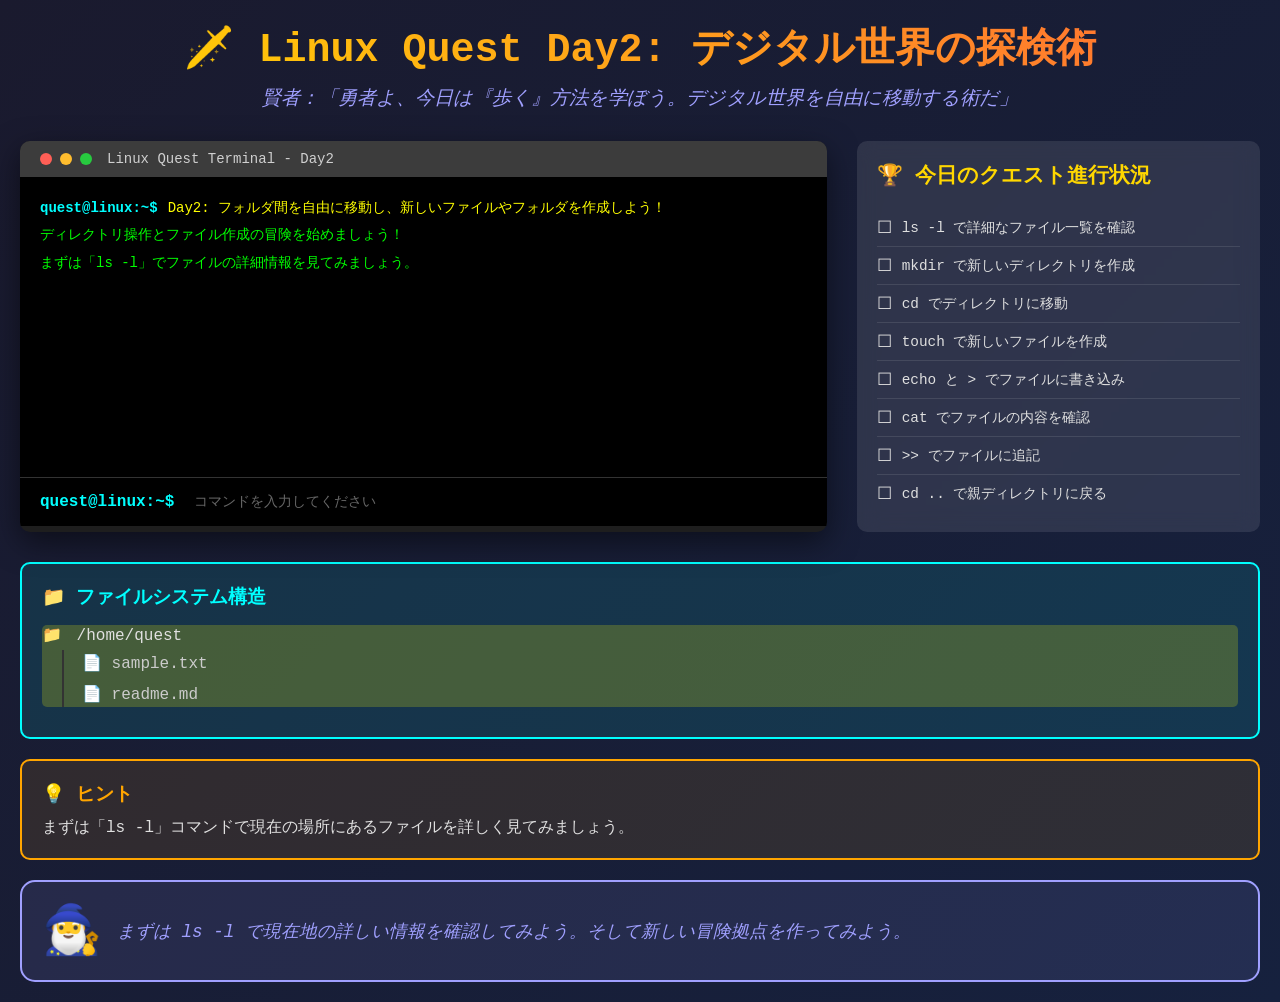
==== day2-minigame/index.html @ 445a66be "feat: Linux Quest - 稼げる武器を手に入れる7日間の冒険完成 完全なLinux学習プラットフォームを実装:  ## 🎯 主要機能 - オープニング画面とキャラクター設定 - 7日間の" ====
<!DOCTYPE html>
<html lang="ja">
<head>
    <meta charset="UTF-8">
    <meta name="viewport" content="width=device-width, initial-scale=1.0">
    <title>Linux Quest Day2 - デジタル世界の探検術</title>
    <link rel="stylesheet" href="style.css">
</head>
<body>
    <div class="container">
        <header class="quest-header">
            <h1>🗡️ Linux Quest Day2: デジタル世界の探検術</h1>
            <p class="sage-message">賢者：「勇者よ、今日は『歩く』方法を学ぼう。デジタル世界を自由に移動する術だ」</p>
        </header>

        <div class="game-area">
            <div class="terminal-container">
                <div class="terminal-header">
                    <div class="terminal-buttons">
                        <span class="btn red"></span>
                        <span class="btn yellow"></span>
                        <span class="btn green"></span>
                    </div>
                    <div class="terminal-title">Linux Quest Terminal - Day2</div>
                </div>
                
                <div class="terminal" id="terminal">
                    <div class="terminal-line">
                        <span class="prompt">quest@linux:~$</span>
                        <span class="welcome-text">Day2: フォルダ間を自由に移動し、新しいファイルやフォルダを作成しよう！</span>
                    </div>
                </div>

                <div class="command-input">
                    <span class="prompt" id="currentPrompt">quest@linux:~$</span>
                    <input type="text" id="commandInput" placeholder="コマンドを入力してください" autocomplete="off">
                </div>
            </div>

            <div class="quest-progress">
                <h3>🏆 今日のクエスト進行状況</h3>
                <div class="progress-list">
                    <div class="progress-item" id="task-ls-l">
                        <span class="checkbox">☐</span>
                        <span class="task-text">ls -l で詳細なファイル一覧を確認</span>
                    </div>
                    <div class="progress-item" id="task-mkdir">
                        <span class="checkbox">☐</span>
                        <span class="task-text">mkdir で新しいディレクトリを作成</span>
                    </div>
                    <div class="progress-item" id="task-cd">
                        <span class="checkbox">☐</span>
                        <span class="task-text">cd でディレクトリに移動</span>
                    </div>
                    <div class="progress-item" id="task-touch">
                        <span class="checkbox">☐</span>
                        <span class="task-text">touch で新しいファイルを作成</span>
                    </div>
                    <div class="progress-item" id="task-echo-redirect">
                        <span class="checkbox">☐</span>
                        <span class="task-text">echo と > でファイルに書き込み</span>
                    </div>
                    <div class="progress-item" id="task-cat">
                        <span class="checkbox">☐</span>
                        <span class="task-text">cat でファイルの内容を確認</span>
                    </div>
                    <div class="progress-item" id="task-append">
                        <span class="checkbox">☐</span>
                        <span class="task-text">>> でファイルに追記</span>
                    </div>
                    <div class="progress-item" id="task-cd-parent">
                        <span class="checkbox">☐</span>
                        <span class="task-text">cd .. で親ディレクトリに戻る</span>
                    </div>
                </div>
            </div>
        </div>

        <div class="filesystem-view">
            <h3>📁 ファイルシステム構造</h3>
            <div id="filesystemTree">
                <div class="directory-item" data-path="/home/quest">
                    <span class="folder-icon">📁</span> /home/quest
                    <div class="subdirectory" id="homeContents">
                        <div class="file-item">📄 sample.txt</div>
                        <div class="file-item">📄 readme.md</div>
                    </div>
                </div>
            </div>
        </div>

        <div class="hint-panel">
            <h3>💡 ヒント</h3>
            <div id="hintText">
                まずは「ls -l」コマンドで現在の場所にあるファイルを詳しく見てみましょう。
            </div>
        </div>

        <div class="sage-panel" id="sagePanel">
            <div class="sage-avatar">🧙‍♂️</div>
            <div class="sage-speech" id="sageMessage">
                まずは ls -l で現在地の詳しい情報を確認してみよう。そして新しい冒険拠点を作ってみよう。
            </div>
        </div>
    </div>

    <script src="script.js"></script>
</body>
</html>
---- day2-minigame/style.css ----
* {
    margin: 0;
    padding: 0;
    box-sizing: border-box;
}

body {
    font-family: 'Courier New', monospace;
    background: linear-gradient(135deg, #1a1a2e, #16213e);
    color: #e0e0e0;
    min-height: 100vh;
    overflow-x: hidden;
}

.container {
    max-width: 1400px;
    margin: 0 auto;
    padding: 20px;
}

.quest-header {
    text-align: center;
    margin-bottom: 30px;
    animation: fadeInDown 1s ease-out;
}

.quest-header h1 {
    font-size: 2.5em;
    background: linear-gradient(45deg, #ffd700, #ff6b35);
    -webkit-background-clip: text;
    -webkit-text-fill-color: transparent;
    background-clip: text;
    margin-bottom: 10px;
}

.sage-message {
    font-size: 1.2em;
    color: #a0a0ff;
    font-style: italic;
}

.game-area {
    display: grid;
    grid-template-columns: 2fr 1fr;
    gap: 30px;
    margin-bottom: 30px;
}

.terminal-container {
    background: #1e1e1e;
    border-radius: 10px;
    overflow: hidden;
    box-shadow: 0 10px 30px rgba(0, 0, 0, 0.5);
    animation: slideInLeft 1s ease-out;
}

.terminal-header {
    background: #3c3c3c;
    padding: 10px 20px;
    display: flex;
    align-items: center;
    gap: 15px;
}

.terminal-buttons {
    display: flex;
    gap: 8px;
}

.btn {
    width: 12px;
    height: 12px;
    border-radius: 50%;
}

.btn.red { background: #ff5f56; }
.btn.yellow { background: #ffbd2e; }
.btn.green { background: #27ca3f; }

.terminal-title {
    color: #d0d0d0;
    font-size: 14px;
}

.terminal {
    background: #000;
    color: #00ff00;
    padding: 20px;
    min-height: 300px;
    max-height: 400px;
    overflow-y: auto;
    font-family: 'Courier New', monospace;
    font-size: 14px;
    line-height: 1.6;
}

.terminal-line {
    margin-bottom: 5px;
    display: flex;
    flex-wrap: wrap;
}

.prompt {
    color: #00ffff;
    font-weight: bold;
    margin-right: 10px;
}

.welcome-text, .hint-text {
    color: #ffff00;
}

.output-text {
    color: #00ff00;
    margin-left: 20px;
}

.error-text {
    color: #ff4444;
    margin-left: 20px;
}

.file-listing {
    color: #ffffff;
    margin-left: 0;
    font-family: monospace;
}

.directory-name {
    color: #00ffff;
}

.file-name {
    color: #ffffff;
}

.permissions {
    color: #ffff00;
}

.command-input {
    background: #000;
    padding: 15px 20px;
    display: flex;
    align-items: center;
    border-top: 1px solid #333;
}

#commandInput {
    background: transparent;
    border: none;
    color: #00ff00;
    font-family: 'Courier New', monospace;
    font-size: 14px;
    flex: 1;
    outline: none;
    margin-left: 10px;
}

#commandInput::placeholder {
    color: #666;
}

.quest-progress {
    background: rgba(255, 255, 255, 0.1);
    border-radius: 10px;
    padding: 20px;
    backdrop-filter: blur(10px);
    animation: slideInRight 1s ease-out;
}

.quest-progress h3 {
    color: #ffd700;
    margin-bottom: 20px;
    font-size: 1.3em;
}

.progress-item {
    display: flex;
    align-items: center;
    padding: 8px 0;
    border-bottom: 1px solid rgba(255, 255, 255, 0.1);
    transition: all 0.3s ease;
    font-size: 0.9em;
}

.progress-item:last-child {
    border-bottom: none;
}

.progress-item.completed {
    color: #00ff00;
    animation: completeTask 0.5s ease-out;
}

.progress-item.completed .checkbox {
    color: #00ff00;
}

.checkbox {
    font-size: 1.2em;
    margin-right: 10px;
    transition: all 0.3s ease;
}

.filesystem-view {
    background: rgba(0, 255, 255, 0.1);
    border: 2px solid #00ffff;
    border-radius: 10px;
    padding: 20px;
    margin-bottom: 20px;
    animation: slideInUp 1s ease-out;
}

.filesystem-view h3 {
    color: #00ffff;
    margin-bottom: 15px;
}

.directory-item {
    margin-bottom: 10px;
}

.subdirectory {
    margin-left: 20px;
    border-left: 2px solid #333;
    padding-left: 15px;
}

.file-item {
    color: #cccccc;
    margin: 5px 0;
    padding: 3px;
}

.folder-icon {
    margin-right: 5px;
}

.current-directory {
    background: rgba(255, 255, 0, 0.2);
    border-radius: 5px;
}

.hint-panel {
    background: rgba(255, 165, 0, 0.1);
    border: 2px solid #ffa500;
    border-radius: 10px;
    padding: 20px;
    margin-bottom: 20px;
    animation: pulse 2s infinite;
}

.hint-panel h3 {
    color: #ffa500;
    margin-bottom: 10px;
}

.sage-panel {
    display: flex;
    background: rgba(160, 160, 255, 0.1);
    border: 2px solid #a0a0ff;
    border-radius: 15px;
    padding: 20px;
    align-items: center;
    gap: 15px;
    animation: fadeInUp 1s ease-out;
}

.sage-avatar {
    font-size: 3em;
    animation: float 3s ease-in-out infinite;
}

.sage-speech {
    flex: 1;
    font-size: 1.1em;
    color: #a0a0ff;
    font-style: italic;
}

@keyframes fadeInDown {
    from {
        opacity: 0;
        transform: translateY(-30px);
    }
    to {
        opacity: 1;
        transform: translateY(0);
    }
}

@keyframes slideInLeft {
    from {
        opacity: 0;
        transform: translateX(-50px);
    }
    to {
        opacity: 1;
        transform: translateX(0);
    }
}

@keyframes slideInRight {
    from {
        opacity: 0;
        transform: translateX(50px);
    }
    to {
        opacity: 1;
        transform: translateX(0);
    }
}

@keyframes slideInUp {
    from {
        opacity: 0;
        transform: translateY(30px);
    }
    to {
        opacity: 1;
        transform: translateY(0);
    }
}

@keyframes fadeInUp {
    from {
        opacity: 0;
        transform: translateY(30px);
    }
    to {
        opacity: 1;
        transform: translateY(0);
    }
}

@keyframes completeTask {
    0% { transform: scale(1); }
    50% { transform: scale(1.1); }
    100% { transform: scale(1); }
}

@keyframes pulse {
    0%, 100% { box-shadow: 0 0 5px rgba(255, 165, 0, 0.3); }
    50% { box-shadow: 0 0 20px rgba(255, 165, 0, 0.6); }
}

@keyframes float {
    0%, 100% { transform: translateY(0px); }
    50% { transform: translateY(-10px); }
}

@media (max-width: 1200px) {
    .game-area {
        grid-template-columns: 1fr;
    }
    
    .container {
        max-width: 100%;
    }
}

@media (max-width: 768px) {
    .quest-header h1 {
        font-size: 2em;
    }
    
    .sage-panel {
        flex-direction: column;
        text-align: center;
    }
}
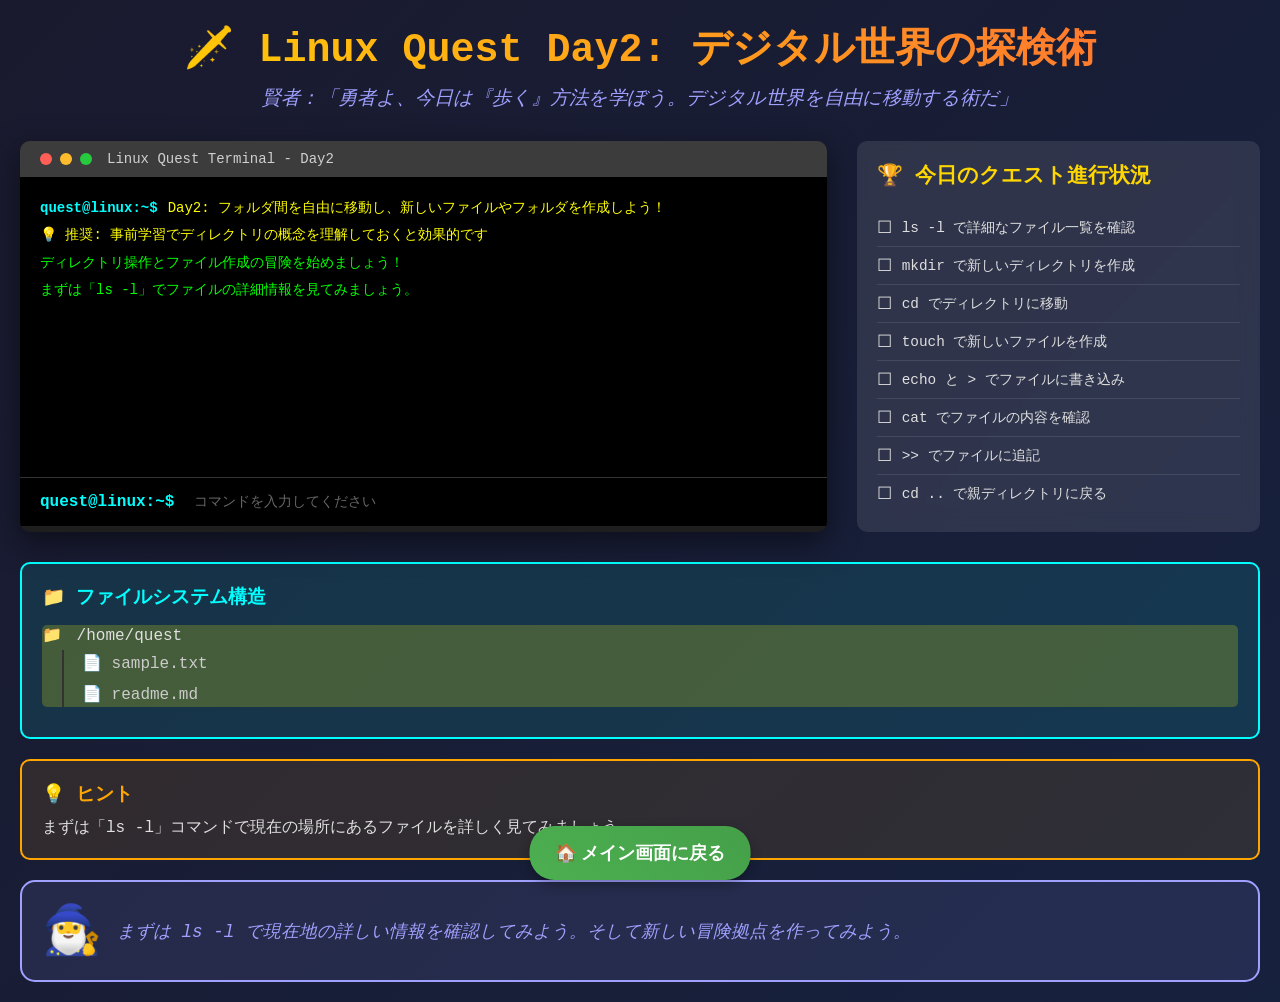
==== commit 9404879b: "feat: enhance navigation UX with unified bottom-center buttons - Move navigation buttons to bottom-c" ====
--- a/day2-minigame/index.html
+++ b/day2-minigame/index.html
@@ -102,6 +102,13 @@
                 まずは ls -l で現在地の詳しい情報を確認してみよう。そして新しい冒険拠点を作ってみよう。
             </div>
         </div>
+        
+        <!-- 固定ナビゲーションボタン -->
+        <div class="fixed-nav">
+            <button class="nav-button home-btn" onclick="confirmReturnHome()" title="メイン画面に戻る">
+                🏠 メイン画面に戻る
+            </button>
+        </div>
     </div>
 
     <script src="script.js"></script>
--- a/day2-minigame/style.css
+++ b/day2-minigame/style.css
@@ -369,4 +369,53 @@
         flex-direction: column;
         text-align: center;
     }
+}
+
+/* Fixed Navigation Button */
+.fixed-nav {
+    position: fixed;
+    bottom: 20px;
+    left: 50%;
+    transform: translateX(-50%);
+    z-index: 1000;
+}
+
+.nav-button {
+    background: linear-gradient(45deg, #667eea, #764ba2);
+    border: none;
+    color: white;
+    padding: 15px 25px;
+    border-radius: 25px;
+    font-size: 1.1em;
+    font-weight: bold;
+    cursor: pointer;
+    transition: all 0.3s ease;
+    box-shadow: 0 4px 12px rgba(0,0,0,0.3);
+    min-width: 180px;
+    white-space: nowrap;
+}
+
+.nav-button:hover {
+    transform: translateX(-50%) translateY(-3px);
+    box-shadow: 0 8px 16px rgba(0,0,0,0.4);
+}
+
+.fixed-nav:hover .nav-button {
+    transform: translateX(-50%) translateY(-3px);
+}
+
+.home-btn {
+    background: linear-gradient(45deg, #4CAF50, #45a049);
+}
+
+@media (max-width: 768px) {
+    .fixed-nav {
+        bottom: 15px;
+    }
+    
+    .nav-button {
+        font-size: 0.9em;
+        padding: 12px 18px;
+        min-width: 160px;
+    }
 }
